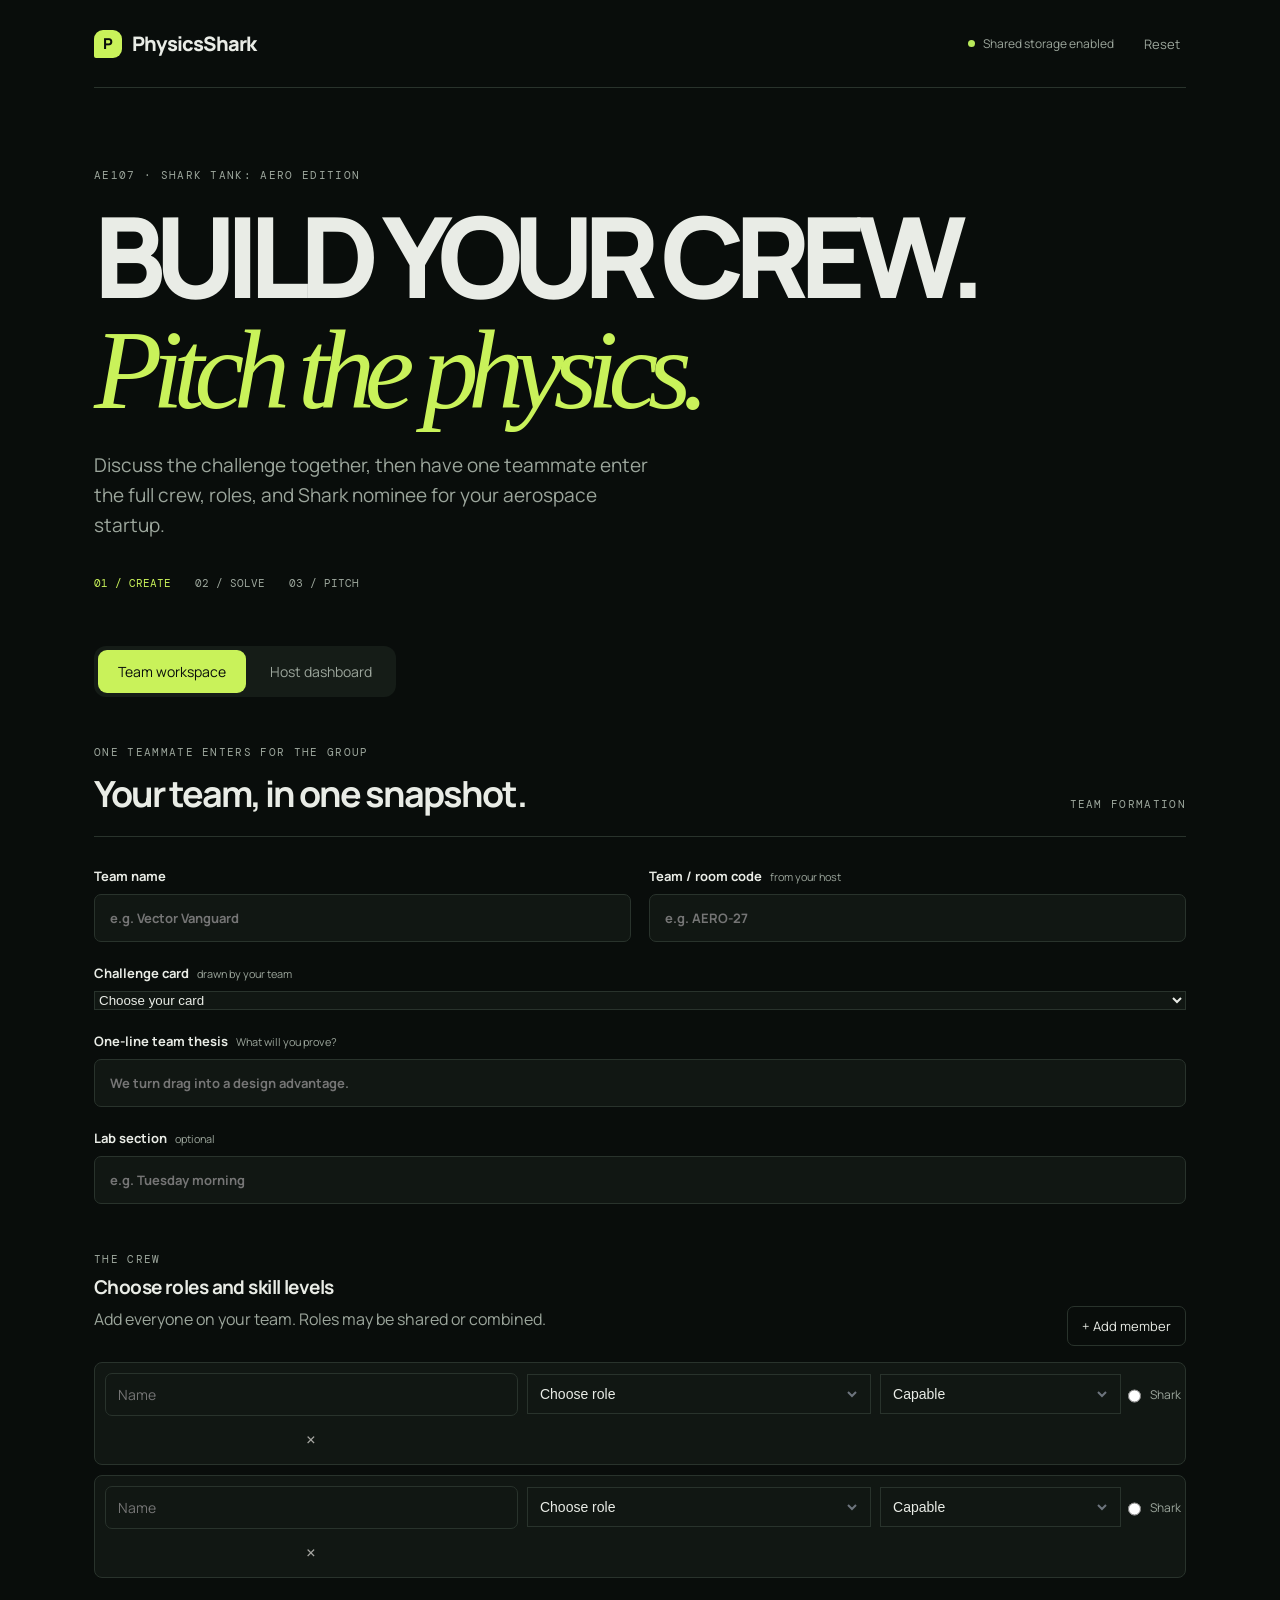
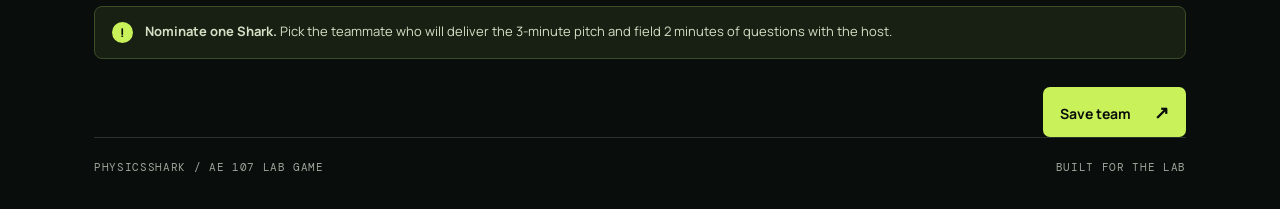
==== index.html @ b216b8cf "initial commit" ====
<!doctype html>
<html lang="en">
<head>
  <meta charset="UTF-8" />
  <meta name="viewport" content="width=device-width, initial-scale=1.0" />
  <meta name="theme-color" content="#10151c" />
  <title>PhysicsShark | AE 107 Lab Game</title>
  <link rel="preconnect" href="https://fonts.googleapis.com">
  <link rel="preconnect" href="https://fonts.gstatic.com" crossorigin>
  <link href="https://fonts.googleapis.com/css2?family=DM+Mono:wght@400;500&family=Manrope:wght@400;600;700;800&display=swap" rel="stylesheet">
  <link rel="stylesheet" href="styles.css" />
  <style>
    :root{--ink:#e9ece6;--muted:#9ca69c;--paper:#090d0b;--card:#111713;--line:#29332c;--orange:#c9f25a;--yellow:#d7f679;--blue:#c9f25a;--green:#b8e95a}
    body{background:var(--paper);color:var(--ink)}
    .topbar{border-color:var(--line)}.brand-mark{background:var(--orange);color:#090d0b}.brand{color:var(--ink)}
    .hero{max-width:900px}.hero-copy{color:var(--muted)}h1{font-size:clamp(52px,9vw,112px);letter-spacing:-.09em;text-transform:uppercase}h1 em{font-family:Georgia,serif;color:var(--orange);text-transform:none}.hero-meta span:first-child{color:var(--orange)}
    .mode-switcher{background:#151c17}.mode-button{color:var(--muted)}.mode-button.is-active{background:var(--orange);color:#090d0b}
    .section-heading{border-color:var(--line)}.field small,.helper-copy{color:var(--muted)}input,textarea,select{background:var(--card);color:var(--ink);border-color:var(--line)}input:focus,textarea:focus,select:focus{border-color:var(--orange);box-shadow:0 0 0 3px #c9f25a25}
    .small-button,.secondary-button{background:transparent;color:var(--ink);border-color:var(--line)}.small-button:hover,.secondary-button:hover{border-color:var(--orange);color:var(--orange)}.primary-button{background:var(--orange);color:#090d0b}.primary-button:hover{background:#d7f679}
    .member-row,.host-card{background:var(--card);border-color:var(--line)}.notice{background:#182014;border-color:#3c4d27}.notice p{color:#d4e0c4}.notice-icon{background:var(--orange);color:#090d0b}.empty-state{background:#111713}.pill{background:#202a22;color:#c5cec3}.pill.shark{background:#2d3a1f;color:var(--orange)}footer{border-color:var(--line)}
  </style>
  <!-- Optional shared storage: add Firebase compat scripts here and a config in app.js. -->
</head>
<body>
  <main class="shell">
    <header class="topbar">
      <a class="brand" href="#top" aria-label="PhysicsShark home"><span class="brand-mark">P</span><span>PhysicsShark</span></a>
      <div class="topbar-actions">
        <span id="connectionBadge" class="connection-badge"><i></i> Local workspace</span>
        <button class="text-button" id="resetButton" type="button">Reset</button>
      </div>
    </header>

    <section class="hero" id="top">
      <div class="eyebrow">AE107 · Shark Tank: Aero Edition</div>
      <h1>Build your crew.<br><em>Pitch the physics.</em></h1>
      <p class="hero-copy">Discuss the challenge together, then have one teammate enter the full crew, roles, and Shark nominee for your aerospace startup.</p>
      <div class="hero-meta"><span>01 / CREATE</span><span>02 / SOLVE</span><span>03 / PITCH</span></div>
    </section>

    <div class="mode-switcher" role="tablist" aria-label="App mode">
      <button class="mode-button is-active" data-mode="team" role="tab" aria-selected="true">Team workspace</button>
      <button class="mode-button" data-mode="host" role="tab" aria-selected="false">Host dashboard</button>
    </div>

    <section id="teamView" class="view active-view" aria-labelledby="teamTitle">
      <div class="section-heading"><div><div class="eyebrow">One teammate enters for the group</div><h2 id="teamTitle">Your team, in one snapshot.</h2></div><span class="step-label">TEAM FORMATION</span></div>
      <form id="teamForm" novalidate>
        <div class="form-grid two-col">
          <label class="field"><span>Team name</span><input id="teamName" required maxlength="40" placeholder="e.g. Vector Vanguard" /></label>
          <label class="field"><span>Team / room code <small>from your host</small></span><input id="roomCode" required maxlength="12" placeholder="e.g. AERO-27" /></label>
        </div>
        <label class="field"><span>Challenge card <small>drawn by your team</small></span><select id="challengeCard" required><option value="">Choose your card</option><option>Card 1 — DropZone Drones</option><option>Card 2 — BalloonBet</option><option>Card 3 — SoftLanding Inc.</option><option>Card 4 — OrbitGuard</option><option>Card 5 — Paper Jet Labs</option><option>Card 6 — RedPlanet Hoppers</option></select></label>
        <label class="field"><span>One-line team thesis <small>What will you prove?</small></span><input id="teamThesis" required maxlength="100" placeholder="We turn drag into a design advantage." /></label>
        <label class="field"><span>Lab section <small>optional</small></span><input id="labSection" maxlength="40" placeholder="e.g. Tuesday morning" /></label>
        <div class="member-header"><div><div class="eyebrow">The crew</div><h3>Choose roles and skill levels</h3><p class="helper-copy">Add everyone on your team. Roles may be shared or combined.</p></div><button type="button" class="small-button" id="addMemberButton">+ Add member</button></div>
        <div id="memberList" class="member-list"></div>
        <div class="notice"><span class="notice-icon">!</span><p><strong>Nominate one Shark.</strong> Pick the teammate who will deliver the 3-minute pitch and field 2 minutes of questions with the host.</p></div>
        <div class="form-actions"><span id="teamStatus" class="form-status" role="status"></span><button class="primary-button" type="submit">Save team <span>↗</span></button></div>
      </form>
    </section>

    <section id="hostView" class="view" aria-labelledby="hostTitle">
      <div class="section-heading"><div><div class="eyebrow">Instructor controls</div><h2 id="hostTitle">Run the room.</h2></div><span class="step-label">HOST MODE</span></div>
      <div class="host-grid">
        <div class="host-card setup-card"><div class="card-label">Live room</div><div class="room-code-display" id="hostRoomCode">----</div><p>Share this same code with all three lab sections today. Entries appear here when shared storage is configured.</p><div class="host-controls"><button class="primary-button" id="newRoomButton" type="button">New room <span>↗</span></button><button class="secondary-button" id="copyCodeButton" type="button">Copy code</button></div></div>
        <div class="host-card prompt-card"><div class="card-label">Challenge prompt</div><label class="field"><span>What are they solving?</span><textarea id="challengePrompt" rows="4" placeholder="Design a vehicle that crosses the lab using only a falling mass..."></textarea></label><button class="secondary-button" id="savePromptButton" type="button">Save prompt</button></div>
      </div>
      <div class="dashboard-toolbar"><div><div class="eyebrow">Submissions</div><h3 id="submissionCount">0 teams ready</h3></div><div class="toolbar-actions"><button class="secondary-button" id="exportButton" type="button">Export JSON</button><button class="secondary-button" id="importButton" type="button">Import JSON</button><input id="importFile" type="file" accept="application/json" hidden></div></div>
      <div id="submissions" class="submissions empty-state"><div class="empty-icon">∅</div><h3>No teams yet</h3><p>Team submissions will collect here. In local mode, use Export JSON to move the room data between computers.</p></div>
    </section>

    <footer><span>PhysicsShark / AE 107 Lab Game</span><span>Built for the lab</span></footer>
  </main>
  <script src="app.js"></script>
</body>
</html>
---- styles.css ----
:root{--ink:#11161d;--muted:#6d747d;--paper:#f4f2ed;--card:#fffefa;--line:#d9d6ce;--orange:#ff7048;--yellow:#ffcb5a;--blue:#2c65f5;--green:#2c9b73;--shadow:0 22px 60px #11161d0e}*{box-sizing:border-box}html{scroll-behavior:smooth}body{margin:0;background:var(--paper);color:var(--ink);font-family:Manrope,Arial,sans-serif;font-size:16px}button,input,textarea{font:inherit}button{cursor:pointer}.shell{max-width:1160px;margin:auto;padding:0 34px}.topbar{height:88px;display:flex;align-items:center;justify-content:space-between;border-bottom:1px solid var(--line)}.brand{display:flex;align-items:center;gap:10px;color:var(--ink);font-weight:800;letter-spacing:-.04em;font-size:20px;text-decoration:none}.brand-mark{display:grid;place-items:center;width:28px;height:28px;border-radius:9px 9px 9px 2px;background:var(--orange);color:white;font-size:15px}.topbar-actions{display:flex;align-items:center;gap:24px}.connection-badge{display:flex;align-items:center;gap:8px;color:var(--muted);font-size:12px}.connection-badge i{width:7px;height:7px;border-radius:50%;background:var(--yellow);display:block}.connection-badge.shared i{background:var(--green)}.text-button{border:0;background:transparent;color:var(--muted);font-size:13px}.hero{padding:80px 0 56px;max-width:730px}.eyebrow,.card-label,.step-label{font-family:'DM Mono',monospace;text-transform:uppercase;letter-spacing:.12em;font-size:11px;color:var(--muted)}h1,h2,h3,p{margin-top:0}h1{font-size:clamp(48px,8vw,88px);line-height:.98;letter-spacing:-.075em;margin:19px 0 24px;font-weight:800}h1 em{font-family:Georgia,serif;font-weight:400;color:var(--orange)}.hero-copy{font-size:19px;line-height:1.6;color:var(--muted);max-width:570px}.hero-meta{display:flex;gap:24px;margin-top:35px;font:11px 'DM Mono',monospace;color:var(--muted)}.hero-meta span:first-child{color:var(--orange)}.mode-switcher{display:flex;gap:4px;background:#e7e4dd;padding:4px;border-radius:12px;width:max-content;margin-bottom:48px}.mode-button{border:0;background:transparent;padding:12px 20px;border-radius:9px;color:var(--muted);font-size:14px}.mode-button.is-active{background:var(--ink);color:white}.view{display:none}.active-view{display:block}.section-heading{display:flex;justify-content:space-between;align-items:end;border-bottom:1px solid var(--line);padding-bottom:18px;margin-bottom:30px}h2{font-size:36px;letter-spacing:-.055em;margin:10px 0 0}h3{font-size:19px;letter-spacing:-.03em;margin:8px 0}.step-label{padding-bottom:7px}.form-grid{display:grid;gap:18px}.two-col{grid-template-columns:1fr 1fr}.field{display:flex;flex-direction:column;gap:9px;margin-bottom:22px;font-size:13px;font-weight:700}.field small{font-weight:400;color:var(--muted);margin-left:5px}input,textarea{width:100%;border:1px solid var(--line);border-radius:7px;background:var(--card);padding:14px 15px;color:var(--ink);outline:none;transition:border .2s,box-shadow .2s}textarea{resize:vertical;line-height:1.5}input:focus,textarea:focus{border-color:var(--blue);box-shadow:0 0 0 3px #2c65f51c}.member-header{display:flex;justify-content:space-between;align-items:end;margin:48px 0 16px}.small-button,.secondary-button{border:1px solid var(--line);background:var(--card);border-radius:7px;padding:10px 14px;color:var(--ink);font-size:13px}.small-button:hover,.secondary-button:hover{border-color:var(--ink)}.member-list{display:grid;gap:10px}.member-row{display:grid;grid-template-columns:1.2fr 1fr .7fr 45px;gap:9px;align-items:center;background:var(--card);border:1px solid var(--line);padding:10px;border-radius:8px}.member-row input,.member-row select{padding:11px 12px;font-size:14px}.member-row select{appearance:none;background:var(--card) url("data:image/svg+xml,%3Csvg xmlns='http://www.w3.org/2000/svg' width='12' height='12' fill='none' stroke='%236d747d' stroke-width='2'%3E%3Cpath d='m2 4 4 4 4-4'/%3E%3C/svg%3E") no-repeat right 12px center}.remove-member{border:0;background:transparent;color:#a7a7a3;font-size:20px}.remove-member:hover{color:var(--orange)}.shark-choice{display:flex;align-items:center;justify-content:center;gap:6px;color:var(--muted);font-size:12px}.shark-choice input{width:16px;height:16px;accent-color:var(--orange)}.notice{display:flex;gap:12px;align-items:flex-start;background:#fff3dc;border:1px solid #f3d9a3;padding:15px 17px;border-radius:8px;margin:28px 0}.notice-icon{display:grid;place-items:center;background:var(--yellow);width:21px;height:21px;border-radius:50%;font-weight:800;font-size:12px}.notice p{font-size:13px;line-height:1.5;margin:0;color:#705522}.form-actions{display:flex;align-items:center;justify-content:flex-end;gap:18px;margin-top:28px}.form-status{font-size:13px;color:var(--green)}.primary-button{border:0;border-radius:7px;background:var(--orange);color:white;padding:13px 17px;font-weight:700;font-size:14px}.primary-button:hover{background:#ed5b35}.primary-button span{margin-left:20px;font-size:18px}.host-grid{display:grid;grid-template-columns:1fr 1.35fr;gap:18px}.host-card{background:var(--card);border:1px solid var(--line);border-radius:10px;padding:25px}.host-card p{color:var(--muted);font-size:14px;line-height:1.55;max-width:350px}.room-code-display{font:500 50px 'DM Mono',monospace;letter-spacing:.04em;margin:18px 0 10px}.host-controls{display:flex;gap:9px}.dashboard-toolbar{display:flex;align-items:end;justify-content:space-between;border-bottom:1px solid var(--line);padding:55px 0 18px}.dashboard-toolbar h3{margin:7px 0 0}.toolbar-actions{display:flex;gap:8px}.submissions{margin:18px 0 70px}.empty-state{text-align:center;padding:70px 20px;background:#eeece6;border-radius:10px}.empty-icon{font:34px Georgia,serif;color:var(--orange)}.empty-state h3{margin:14px 0 7px}.empty-state p{color:var(--muted);font-size:14px}.submission-card{background:var(--card);border:1px solid var(--line);border-radius:10px;padding:21px 22px;margin-bottom:10px;display:grid;grid-template-columns:1fr auto;gap:15px}.submission-card h3{margin:0}.submission-card p{color:var(--muted);font-size:13px;margin:7px 0}.member-pills{display:flex;flex-wrap:wrap;gap:6px;margin-top:12px}.pill{background:#eeece6;border-radius:20px;padding:6px 9px;font-size:12px;color:#51565c}.pill.shark{background:#ffe1d6;color:#a94226}.submission-date{font:11px 'DM Mono',monospace;color:var(--muted)}footer{display:flex;justify-content:space-between;border-top:1px solid var(--line);padding:22px 0 35px;color:var(--muted);font:11px 'DM Mono',monospace;text-transform:uppercase;letter-spacing:.06em}@media(max-width:700px){.shell{padding:0 18px}.topbar{height:72px}.connection-badge{display:none}.hero{padding:56px 0 42px}h1{font-size:56px}.two-col,.host-grid{grid-template-columns:1fr}.member-row{grid-template-columns:1fr 1fr 1fr 28px}.shark-choice{grid-column:1/3;justify-content:flex-start}.member-row select{min-width:0}.section-heading{align-items:start;gap:15px;flex-direction:column}.step-label{padding:0}.mode-switcher{width:100%}.mode-button{flex:1;padding:12px 8px}.dashboard-toolbar{align-items:start;gap:20px;flex-direction:column}.toolbar-actions{width:100%}.toolbar-actions button{flex:1}.submission-card{grid-template-columns:1fr}footer{gap:15px;flex-direction:column}}
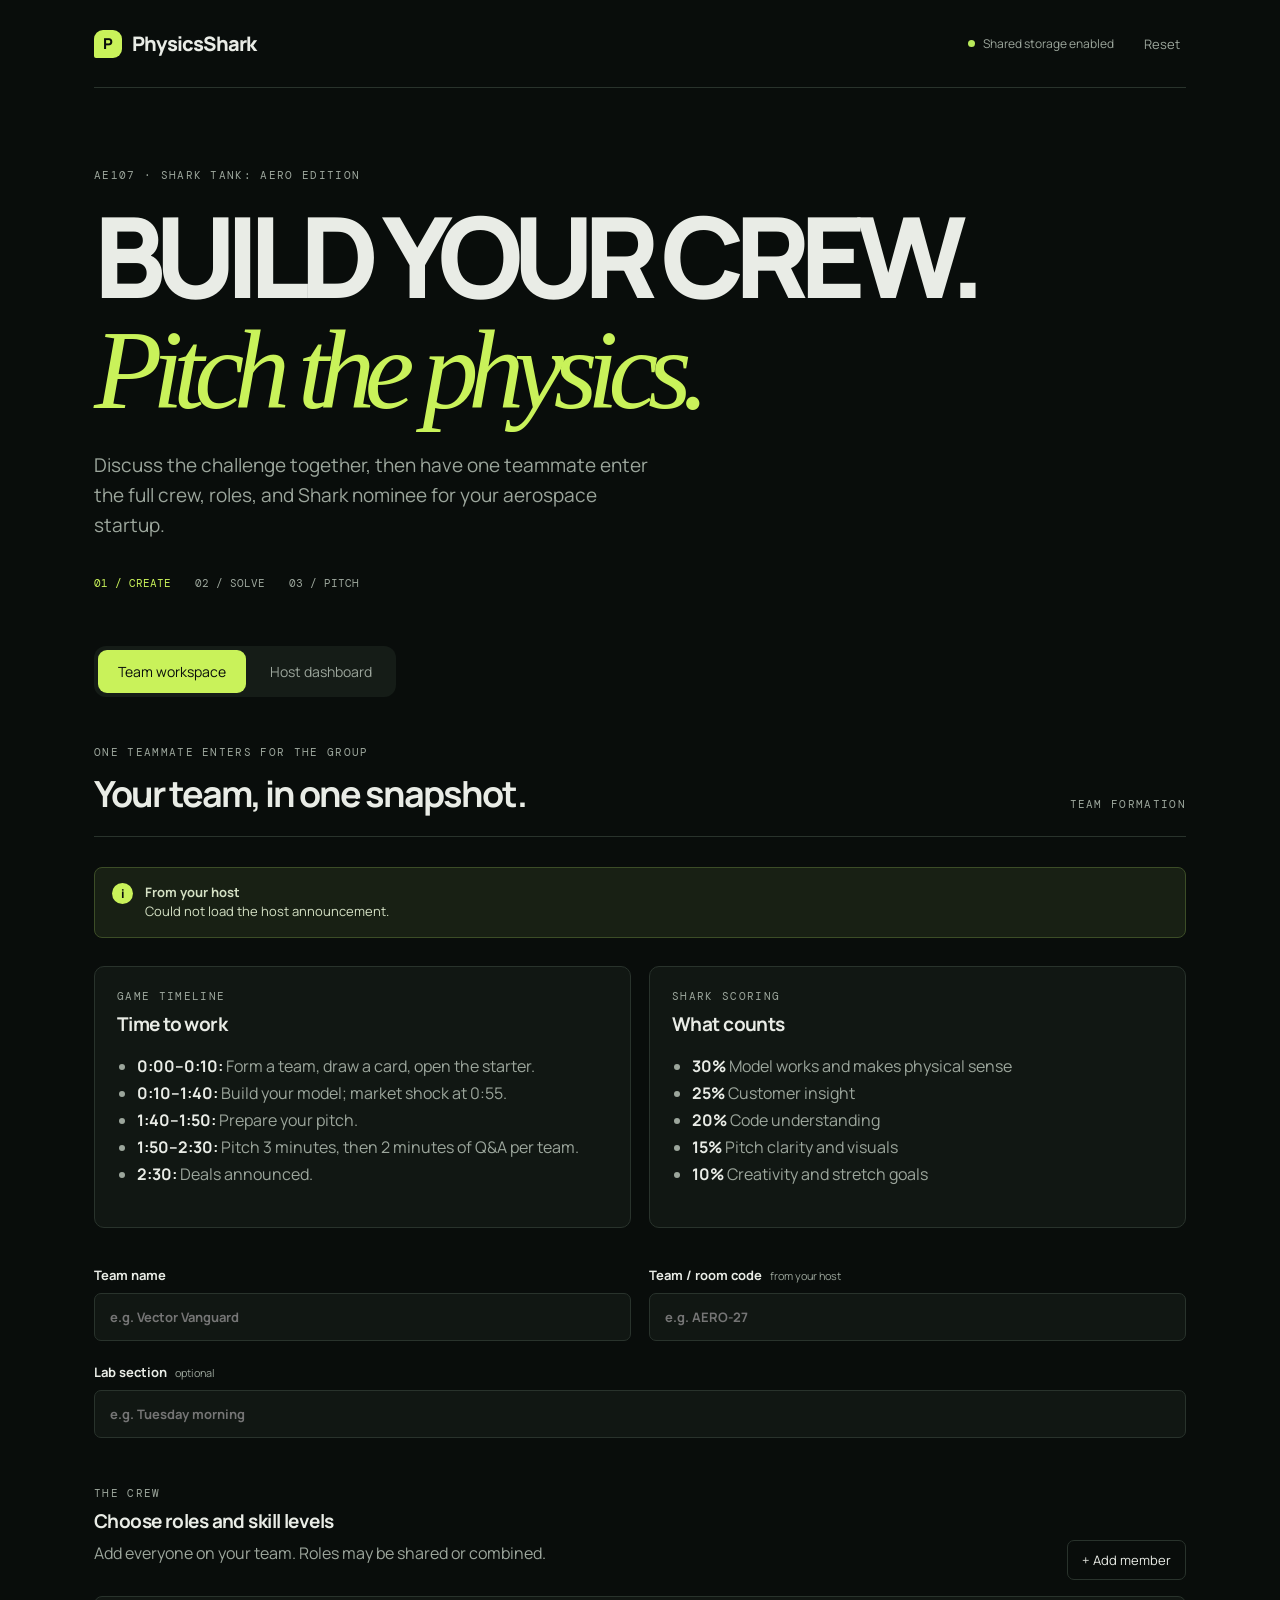
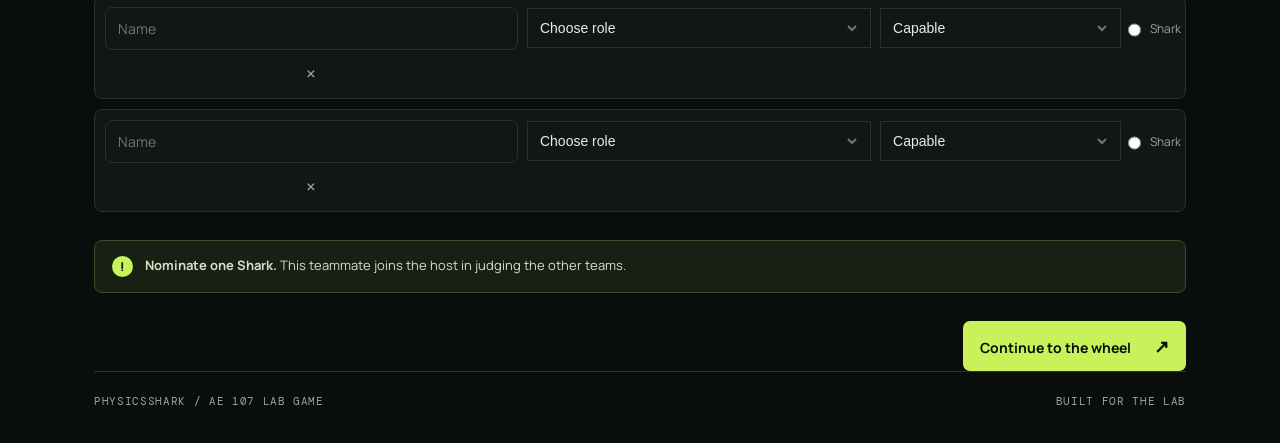
==== commit d02c2208: "full functionality" ====
--- a/index.html
+++ b/index.html
@@ -18,8 +18,12 @@
     .section-heading{border-color:var(--line)}.field small,.helper-copy{color:var(--muted)}input,textarea,select{background:var(--card);color:var(--ink);border-color:var(--line)}input:focus,textarea:focus,select:focus{border-color:var(--orange);box-shadow:0 0 0 3px #c9f25a25}
     .small-button,.secondary-button{background:transparent;color:var(--ink);border-color:var(--line)}.small-button:hover,.secondary-button:hover{border-color:var(--orange);color:var(--orange)}.primary-button{background:var(--orange);color:#090d0b}.primary-button:hover{background:#d7f679}
     .member-row,.host-card{background:var(--card);border-color:var(--line)}.notice{background:#182014;border-color:#3c4d27}.notice p{color:#d4e0c4}.notice-icon{background:var(--orange);color:#090d0b}.empty-state{background:#111713}.pill{background:#202a22;color:#c5cec3}.pill.shark{background:#2d3a1f;color:var(--orange)}footer{border-color:var(--line)}
+    .wheel-screen{text-align:center;padding:30px 0 60px}.wheel-stage{position:relative;width:min(82vw,380px);margin:30px auto}.wheel-pointer{position:absolute;top:-13px;left:50%;transform:translateX(-50%);z-index:1;color:#c9f25a;font-size:30px}.wheel{width:100%;aspect-ratio:1;border:7px solid #c9f25a;border-radius:50%;position:relative;background:conic-gradient(#293c27 0deg 60deg,#17211a 60deg 120deg,#354429 120deg 180deg,#182820 180deg 240deg,#3b4c2d 240deg 300deg,#202d20 300deg 360deg);transition:transform 4s cubic-bezier(.12,.7,.15,1)}.wheel span{position:absolute;left:50%;top:50%;font:700 13px Manrope,sans-serif;color:#fff;transform:rotate(var(--a)) translateY(-130px) rotate(calc(-1 * var(--a)));white-space:nowrap}.wheel-result{min-height:80px;margin:24px 0}.wheel-result h3{font-size:28px}.wheel-status{color:var(--muted)}[hidden]{display:none!important}@media(max-width:450px){.wheel span{transform:rotate(var(--a)) translateY(-100px) rotate(calc(-1 * var(--a)));font-size:11px}}
+    .download-screen{text-align:center;padding:50px 0 70px}.download-links{display:flex;gap:12px;justify-content:center;flex-wrap:wrap;margin:28px 0}.download-links a{text-decoration:none;display:inline-block}.download-screen p{color:var(--muted);line-height:1.6}
+    .wheel span{width:80px;text-align:center;margin-left:-40px;margin-top:-8px}
+    .wheel{--wheel-turn:0deg}.wheel span{transform:rotate(var(--a)) translateY(-130px) rotate(calc(-1 * (var(--a) + var(--wheel-turn))));transition:transform 4s cubic-bezier(.12,.7,.15,1);font-size:18px}.wheel.spinning span{animation:number-glow .7s ease-in-out infinite alternate}@keyframes number-glow{from{color:#e9ece6;text-shadow:0 0 2px #c9f25a55}to{color:#c9f25a;text-shadow:0 0 12px #c9f25aaa}}@media(max-width:450px){.wheel span{transform:rotate(var(--a)) translateY(-100px) rotate(calc(-1 * (var(--a) + var(--wheel-turn))));font-size:16px}}@media(prefers-reduced-motion:reduce){.wheel.spinning span{animation:none}}
+    .handout{display:grid;grid-template-columns:1fr 1fr;gap:18px;margin:25px 0 38px}.handout section,.upload-panel{background:var(--card);border:1px solid var(--line);border-radius:10px;padding:22px}.handout ul{padding-left:20px;color:var(--muted);line-height:1.7}.handout strong{color:var(--ink)}.upload-panel{text-align:left;margin:30px auto;max-width:600px}.upload-panel input{margin:12px 0}.work-files{display:flex;gap:8px;flex-wrap:wrap;margin-top:12px}.question{line-height:1.5;color:var(--muted);font-size:14px;margin-top:12px}@media(max-width:700px){.handout{grid-template-columns:1fr}}
   </style>
-  <!-- Optional shared storage: add Firebase compat scripts here and a config in app.js. -->
 </head>
 <body>
   <main class="shell">
@@ -45,29 +49,35 @@
 
     <section id="teamView" class="view active-view" aria-labelledby="teamTitle">
       <div class="section-heading"><div><div class="eyebrow">One teammate enters for the group</div><h2 id="teamTitle">Your team, in one snapshot.</h2></div><span class="step-label">TEAM FORMATION</span></div>
+      <div class="notice"><span class="notice-icon">i</span><p><strong>From your host</strong><br><span id="studentAnnouncement">Waiting for the host to post the room code.</span><br><strong id="studentRoomCode"></strong> <button id="studentCopyCode" class="small-button" type="button" hidden>Copy code</button></p></div>
+      <div class="handout"><section><div class="eyebrow">Game timeline</div><h3>Time to work</h3><ul><li><strong>0:00–0:10:</strong> Form a team, draw a card, open the starter.</li><li><strong>0:10–1:40:</strong> Build your model; market shock at 0:55.</li><li><strong>1:40–1:50:</strong> Prepare your pitch.</li><li><strong>1:50–2:30:</strong> Pitch 3 minutes, then 2 minutes of Q&amp;A per team.</li><li><strong>2:30:</strong> Deals announced.</li></ul></section><section><div class="eyebrow">Shark scoring</div><h3>What counts</h3><ul><li><strong>30%</strong> Model works and makes physical sense</li><li><strong>25%</strong> Customer insight</li><li><strong>20%</strong> Code understanding</li><li><strong>15%</strong> Pitch clarity and visuals</li><li><strong>10%</strong> Creativity and stretch goals</li></ul></section></div>
       <form id="teamForm" novalidate>
         <div class="form-grid two-col">
           <label class="field"><span>Team name</span><input id="teamName" required maxlength="40" placeholder="e.g. Vector Vanguard" /></label>
           <label class="field"><span>Team / room code <small>from your host</small></span><input id="roomCode" required maxlength="12" placeholder="e.g. AERO-27" /></label>
         </div>
-        <label class="field"><span>Challenge card <small>drawn by your team</small></span><select id="challengeCard" required><option value="">Choose your card</option><option>Card 1 — DropZone Drones</option><option>Card 2 — BalloonBet</option><option>Card 3 — SoftLanding Inc.</option><option>Card 4 — OrbitGuard</option><option>Card 5 — Paper Jet Labs</option><option>Card 6 — RedPlanet Hoppers</option></select></label>
-        <label class="field"><span>One-line team thesis <small>What will you prove?</small></span><input id="teamThesis" required maxlength="100" placeholder="We turn drag into a design advantage." /></label>
         <label class="field"><span>Lab section <small>optional</small></span><input id="labSection" maxlength="40" placeholder="e.g. Tuesday morning" /></label>
         <div class="member-header"><div><div class="eyebrow">The crew</div><h3>Choose roles and skill levels</h3><p class="helper-copy">Add everyone on your team. Roles may be shared or combined.</p></div><button type="button" class="small-button" id="addMemberButton">+ Add member</button></div>
         <div id="memberList" class="member-list"></div>
-        <div class="notice"><span class="notice-icon">!</span><p><strong>Nominate one Shark.</strong> Pick the teammate who will deliver the 3-minute pitch and field 2 minutes of questions with the host.</p></div>
-        <div class="form-actions"><span id="teamStatus" class="form-status" role="status"></span><button class="primary-button" type="submit">Save team <span>↗</span></button></div>
+        <div class="notice"><span class="notice-icon">!</span><p><strong>Nominate one Shark.</strong> This teammate joins the host in judging the other teams.</p></div>
+        <div class="form-actions"><span id="teamStatus" class="form-status" role="status"></span><button class="primary-button" type="submit">Continue to the wheel <span>↗</span></button></div>
       </form>
+      <section id="wheelScreen" class="wheel-screen" hidden aria-labelledby="wheelTitle"><div class="eyebrow">Challenge selection</div><h2 id="wheelTitle">Wheel of death</h2><p>Spin to discover your team’s challenge.</p><div class="wheel-stage"><div class="wheel-pointer" aria-hidden="true">▼</div><div id="wheel" class="wheel" aria-hidden="true"><span style="--a:30deg">1</span><span style="--a:90deg">2</span><span style="--a:150deg">3</span><span style="--a:210deg">4</span><span style="--a:270deg">5</span><span style="--a:330deg">6</span></div></div><button id="spinButton" class="primary-button" type="button">Spin the wheel</button><p id="spinStatus" role="status"></p></section>
+      <section id="downloadScreen" class="download-screen" hidden aria-labelledby="downloadTitle"><div class="eyebrow" id="cardNumber"></div><h2 id="downloadTitle"></h2><p>Your challenge is ready. Open the card and the matching Python starter in new tabs.</p><div class="download-links"><a id="cardDownload" class="primary-button" target="_blank" rel="noopener noreferrer">Open challenge card</a><a id="starterDownload" class="secondary-button" target="_blank" rel="noopener noreferrer">Open Python starter</a></div><p id="wheelStatus" class="wheel-status" role="status"></p><button id="retrySaveButton" class="secondary-button" type="button" hidden>Retry saving</button><div id="uploadPanel" class="upload-panel" hidden><div class="eyebrow">Submit your work</div><h3>Share your team's files</h3><p>Upload code, prompt logs, plots, or a short report. Up to 2 MB per file. Keep this page open until the upload finishes.</p><label class="field"><span>Choose one or more files</span><input id="workFiles" type="file" multiple></label><button id="uploadWork" class="primary-button" type="button">Upload work</button><p id="uploadStatus" role="status"></p></div><button id="newTeamButton" class="secondary-button" type="button">Enter another team</button></section>
     </section>
 
     <section id="hostView" class="view" aria-labelledby="hostTitle">
       <div class="section-heading"><div><div class="eyebrow">Instructor controls</div><h2 id="hostTitle">Run the room.</h2></div><span class="step-label">HOST MODE</span></div>
+      <form id="hostLogin"><label class="field"><span>Host password</span><input id="hostPassword" type="password" autocomplete="current-password" required></label><button class="primary-button" type="submit">Enter dashboard</button><p id="hostLoginStatus" role="status"></p></form>
+      <div id="hostControls" hidden>
+      <button id="hostLogout" class="secondary-button" type="button">Sign out</button>
       <div class="host-grid">
         <div class="host-card setup-card"><div class="card-label">Live room</div><div class="room-code-display" id="hostRoomCode">----</div><p>Share this same code with all three lab sections today. Entries appear here when shared storage is configured.</p><div class="host-controls"><button class="primary-button" id="newRoomButton" type="button">New room <span>↗</span></button><button class="secondary-button" id="copyCodeButton" type="button">Copy code</button></div></div>
-        <div class="host-card prompt-card"><div class="card-label">Challenge prompt</div><label class="field"><span>What are they solving?</span><textarea id="challengePrompt" rows="4" placeholder="Design a vehicle that crosses the lab using only a falling mass..."></textarea></label><button class="secondary-button" id="savePromptButton" type="button">Save prompt</button></div>
+        <div class="host-card prompt-card"><div class="card-label">Student announcement</div><label class="field"><span>Message to the class</span><textarea id="challengePrompt" rows="4" placeholder="Enter your team and spin the wheel!"></textarea></label><button class="secondary-button" id="savePromptButton" type="button">Post message and room code</button><p id="announcementStatus" role="status"></p></div>
       </div>
       <div class="dashboard-toolbar"><div><div class="eyebrow">Submissions</div><h3 id="submissionCount">0 teams ready</h3></div><div class="toolbar-actions"><button class="secondary-button" id="exportButton" type="button">Export JSON</button><button class="secondary-button" id="importButton" type="button">Import JSON</button><input id="importFile" type="file" accept="application/json" hidden></div></div>
       <div id="submissions" class="submissions empty-state"><div class="empty-icon">∅</div><h3>No teams yet</h3><p>Team submissions will collect here. In local mode, use Export JSON to move the room data between computers.</p></div>
+      </div>
     </section>
 
     <footer><span>PhysicsShark / AE 107 Lab Game</span><span>Built for the lab</span></footer>
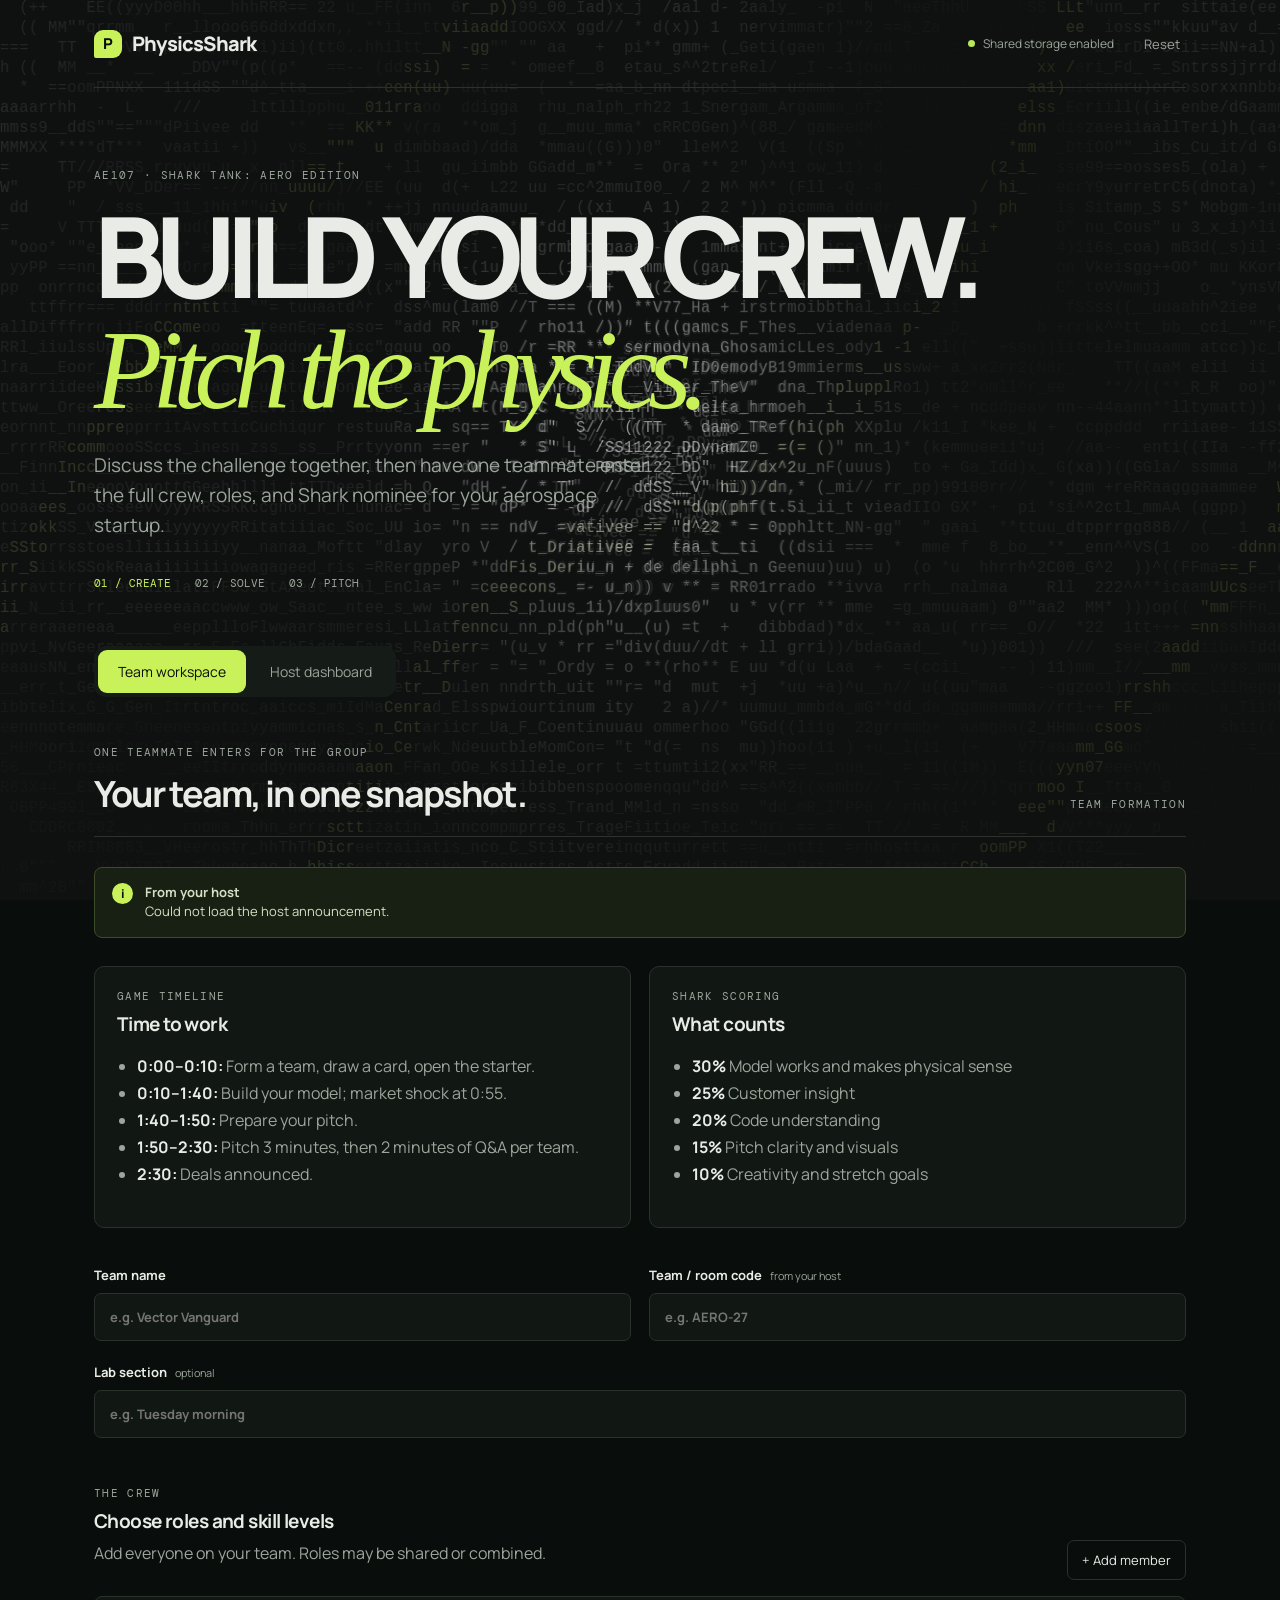
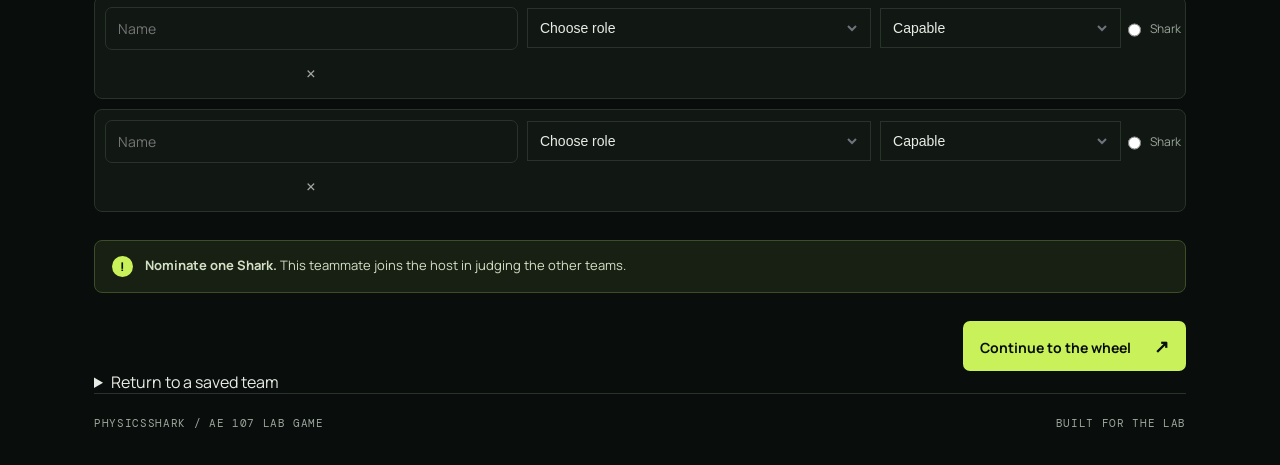
==== commit 569c5b97: "Animation and redundancy fixes" ====
--- a/index.html
+++ b/index.html
@@ -12,6 +12,7 @@
   <style>
     :root{--ink:#e9ece6;--muted:#9ca69c;--paper:#090d0b;--card:#111713;--line:#29332c;--orange:#c9f25a;--yellow:#d7f679;--blue:#c9f25a;--green:#b8e95a}
     body{background:var(--paper);color:var(--ink)}
+    #field{position:fixed;inset:0;width:100%;height:100%;opacity:.6;pointer-events:none;z-index:0}.shell{position:relative;z-index:1}@media(prefers-reduced-motion:reduce){#field{display:none}}
     .topbar{border-color:var(--line)}.brand-mark{background:var(--orange);color:#090d0b}.brand{color:var(--ink)}
     .hero{max-width:900px}.hero-copy{color:var(--muted)}h1{font-size:clamp(52px,9vw,112px);letter-spacing:-.09em;text-transform:uppercase}h1 em{font-family:Georgia,serif;color:var(--orange);text-transform:none}.hero-meta span:first-child{color:var(--orange)}
     .mode-switcher{background:#151c17}.mode-button{color:var(--muted)}.mode-button.is-active{background:var(--orange);color:#090d0b}
@@ -26,6 +27,7 @@
   </style>
 </head>
 <body>
+  <canvas id="field" aria-hidden="true"></canvas>
   <main class="shell">
     <header class="topbar">
       <a class="brand" href="#top" aria-label="PhysicsShark home"><span class="brand-mark">P</span><span>PhysicsShark</span></a>
@@ -62,8 +64,9 @@
         <div class="notice"><span class="notice-icon">!</span><p><strong>Nominate one Shark.</strong> This teammate joins the host in judging the other teams.</p></div>
         <div class="form-actions"><span id="teamStatus" class="form-status" role="status"></span><button class="primary-button" type="submit">Continue to the wheel <span>↗</span></button></div>
       </form>
+      <details id="recoveryArea"><summary>Return to a saved team</summary><form id="recoveryForm"><p>Enter your room code and the recovery code your team received after its spin.</p><label class="field"><span>Room code</span><input id="recoveryRoom" maxlength="12" required></label><label class="field"><span>Team recovery code</span><input id="recoveryCode" maxlength="80" required autocomplete="off"></label><button class="secondary-button" type="submit">Open assignment</button><p id="recoveryStatus" role="status"></p></form></details>
       <section id="wheelScreen" class="wheel-screen" hidden aria-labelledby="wheelTitle"><div class="eyebrow">Challenge selection</div><h2 id="wheelTitle">Wheel of death</h2><p>Spin to discover your team’s challenge.</p><div class="wheel-stage"><div class="wheel-pointer" aria-hidden="true">▼</div><div id="wheel" class="wheel" aria-hidden="true"><span style="--a:30deg">1</span><span style="--a:90deg">2</span><span style="--a:150deg">3</span><span style="--a:210deg">4</span><span style="--a:270deg">5</span><span style="--a:330deg">6</span></div></div><button id="spinButton" class="primary-button" type="button">Spin the wheel</button><p id="spinStatus" role="status"></p></section>
-      <section id="downloadScreen" class="download-screen" hidden aria-labelledby="downloadTitle"><div class="eyebrow" id="cardNumber"></div><h2 id="downloadTitle"></h2><p>Your challenge is ready. Open the card and the matching Python starter in new tabs.</p><div class="download-links"><a id="cardDownload" class="primary-button" target="_blank" rel="noopener noreferrer">Open challenge card</a><a id="starterDownload" class="secondary-button" target="_blank" rel="noopener noreferrer">Open Python starter</a></div><p id="wheelStatus" class="wheel-status" role="status"></p><button id="retrySaveButton" class="secondary-button" type="button" hidden>Retry saving</button><div id="uploadPanel" class="upload-panel" hidden><div class="eyebrow">Submit your work</div><h3>Share your team's files</h3><p>Upload code, prompt logs, plots, or a short report. Up to 2 MB per file. Keep this page open until the upload finishes.</p><label class="field"><span>Choose one or more files</span><input id="workFiles" type="file" multiple></label><button id="uploadWork" class="primary-button" type="button">Upload work</button><p id="uploadStatus" role="status"></p></div><button id="newTeamButton" class="secondary-button" type="button">Enter another team</button></section>
+      <section id="downloadScreen" class="download-screen" hidden aria-labelledby="downloadTitle"><div class="eyebrow" id="cardNumber"></div><h2 id="downloadTitle"></h2><p>Your challenge is ready. Open the card and the matching Python starter in new tabs.</p><div class="download-links"><a id="cardDownload" class="primary-button" target="_blank" rel="noopener noreferrer">Open challenge card</a><a id="starterDownload" class="secondary-button" target="_blank" rel="noopener noreferrer">Open Python starter</a></div><p id="wheelStatus" class="wheel-status" role="status"></p><button id="retrySaveButton" class="secondary-button" type="button" hidden>Retry saving</button><div id="uploadPanel" class="upload-panel" hidden><div class="eyebrow">Submit your work</div><h3>Share your team's files</h3><p>Save this recovery code and your room code to return from another computer. Your host can also look up the code.</p><p>Room: <strong id="savedRoomCode"></strong><br>Recovery code: <strong id="savedTeamCode" style="overflow-wrap:anywhere"></strong></p><button id="copyRecovery" class="secondary-button" type="button">Copy recovery code</button><p>Upload code, prompt logs, plots, or a short report. Up to 2 MB per file. Keep this page open until the upload finishes.</p><label class="field"><span>Choose one or more files</span><input id="workFiles" type="file" multiple></label><button id="uploadWork" class="primary-button" type="button">Upload work</button><p id="uploadStatus" role="status"></p></div><button id="newTeamButton" class="secondary-button" type="button">Enter another team</button></section>
     </section>
 
     <section id="hostView" class="view" aria-labelledby="hostTitle">
@@ -82,6 +85,7 @@
 
     <footer><span>PhysicsShark / AE 107 Lab Game</span><span>Built for the lab</span></footer>
   </main>
+  <script src="flow-field.js"></script>
   <script src="app.js"></script>
 </body>
 </html>
